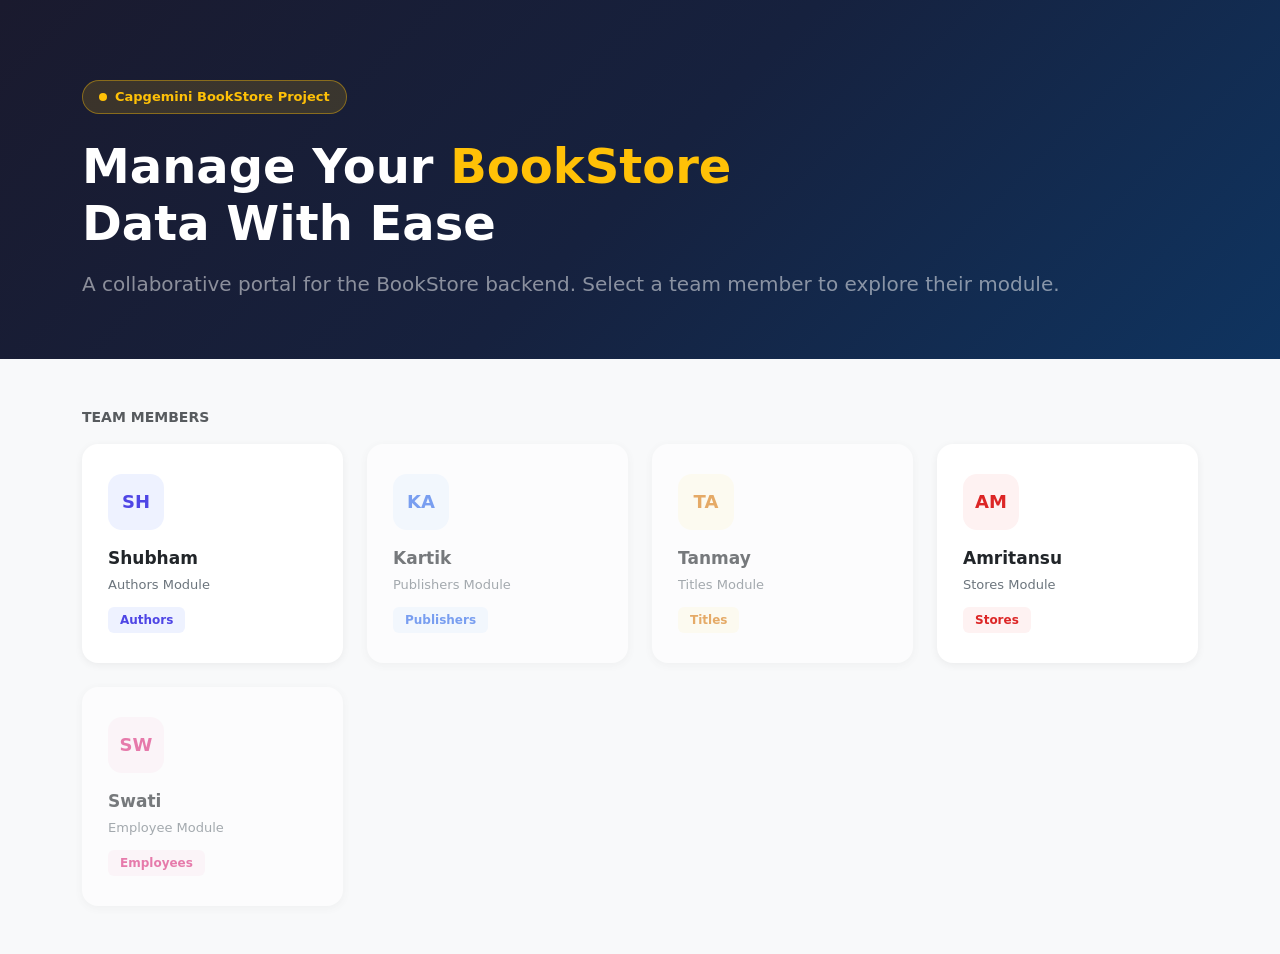
==== bookstore-frontend/src/main/resources/templates/index.html @ 29376026 "amritinitial frontend" ====
<!DOCTYPE html>
<html xmlns:th="http://www.thymeleaf.org" lang="en">
<head>
    <meta charset="UTF-8"/>
    <meta name="viewport" content="width=device-width, initial-scale=1.0"/>
    <title th:text="${pageTitle}">BookStore Portal</title>
    <link rel="stylesheet" href="https://cdn.jsdelivr.net/npm/bootstrap@5.3.3/dist/css/bootstrap.min.css"/>
    <link rel="stylesheet" href="https://cdn.jsdelivr.net/npm/bootstrap-icons@1.11.3/font/bootstrap-icons.min.css"/>
    <style>
        body { background: #f8f9fa; }
        .hero-section {
            background: linear-gradient(135deg, #1a1a2e 0%, #16213e 50%, #0f3460 100%);
            color: white;
            padding: 80px 0 60px;
            margin-bottom: 48px;
        }
        .hero-badge {
            display: inline-flex;
            align-items: center;
            gap: 8px;
            background: rgba(255,193,7,0.15);
            border: 1px solid rgba(255,193,7,0.4);
            color: #ffc107;
            padding: 6px 16px;
            border-radius: 50px;
            font-size: 13px;
            font-weight: 600;
            margin-bottom: 24px;
        }
        .hero-dot { width: 8px; height: 8px; background: #ffc107; border-radius: 50%; animation: pulse 2s infinite; }
        @keyframes pulse { 0%,100%{opacity:1} 50%{opacity:.4} }
        .member-card {
            background: white;
            border-radius: 16px;
            padding: 28px 24px;
            text-decoration: none;
            color: inherit;
            transition: all 0.25s;
            border: 2px solid transparent;
            box-shadow: 0 2px 8px rgba(0,0,0,0.06);
            display: block;
        }
        .member-card:hover { transform: translateY(-4px); box-shadow: 0 12px 32px rgba(0,0,0,0.12); border-color: var(--card-color); color: inherit; }
        .member-card.disabled { cursor: default; opacity: 0.6; pointer-events: none; }
        .avatar {
            width: 56px; height: 56px; border-radius: 14px;
            display: flex; align-items: center; justify-content: center;
            font-size: 18px; font-weight: 700; margin-bottom: 16px;
        }
        .member-name { font-weight: 700; font-size: 17px; margin-bottom: 4px; }
        .member-module { color: #6c757d; font-size: 13px; margin-bottom: 12px; }
        .module-badge { display: inline-block; padding: 4px 12px; border-radius: 6px; font-size: 12px; font-weight: 600; }
    </style>
</head>
<body>

<div th:replace="~{fragments/navbar :: navbar}" th:with="activePage='home'"></div>

<div class="hero-section">
    <div class="container">
        <div class="hero-badge">
            <div class="hero-dot"></div>
            Capgemini BookStore Project
        </div>
        <h1 class="display-5 fw-bold mb-3">
            Manage Your <span class="text-warning">BookStore</span><br/>Data With Ease
        </h1>
        <p class="lead text-white-50 mb-0">
            A collaborative portal for the BookStore backend. Select a team member to explore their module.
        </p>
    </div>
</div>

<div class="container pb-5">
    <p class="text-muted text-uppercase fw-semibold small mb-3 ls-wide">Team Members</p>
    <div class="row g-4">
        <div class="col-md-4 col-lg-3">
            <a th:href="@{/authors}" class="member-card" style="--card-color:#4F46E5">
                <div class="avatar" style="background:#EEF2FF;color:#4F46E5">SH</div>
                <div class="member-name">Shubham</div>
                <div class="member-module">Authors Module</div>
                <div class="module-badge" style="background:#EEF2FF;color:#4F46E5">Authors</div>
            </a>
        </div>
        <div class="col-md-4 col-lg-3">
            <div class="member-card disabled" style="--card-color:#2563EB">
                <div class="avatar" style="background:#EFF6FF;color:#2563EB">KA</div>
                <div class="member-name">Kartik</div>
                <div class="member-module">Publishers Module</div>
                <div class="module-badge" style="background:#EFF6FF;color:#2563EB">Publishers</div>
            </div>
        </div>
        <div class="col-md-4 col-lg-3">
            <div class="member-card disabled" style="--card-color:#D97706">
                <div class="avatar" style="background:#FFFBEB;color:#D97706">TA</div>
                <div class="member-name">Tanmay</div>
                <div class="member-module">Titles Module</div>
                <div class="module-badge" style="background:#FFFBEB;color:#D97706">Titles</div>
            </div>
        </div>
        <!-- Amritansu: was disabled div, now an active <a> linked to /stores -->
        <div class="col-md-4 col-lg-3">
            <a th:href="@{/stores}" class="member-card" style="--card-color:#DC2626">
                <div class="avatar" style="background:#FEF2F2;color:#DC2626">AM</div>
                <div class="member-name">Amritansu</div>
                <div class="member-module">Stores Module</div>
                <div class="module-badge" style="background:#FEF2F2;color:#DC2626">Stores</div>
            </a>
        </div>
        <div class="col-md-4 col-lg-3">
            <div class="member-card disabled" style="--card-color:#DB2777">
                <div class="avatar" style="background:#FDF2F8;color:#DB2777">SW</div>
                <div class="member-name">Swati</div>
                <div class="member-module">Employee Module</div>
                <div class="module-badge" style="background:#FDF2F8;color:#DB2777">Employees</div>
            </div>
        </div>
    </div>
</div>

<div th:replace="~{fragments/footer :: footer}"></div>
<script src="https://cdn.jsdelivr.net/npm/bootstrap@5.3.3/dist/js/bootstrap.bundle.min.js"></script>
</body>
</html>
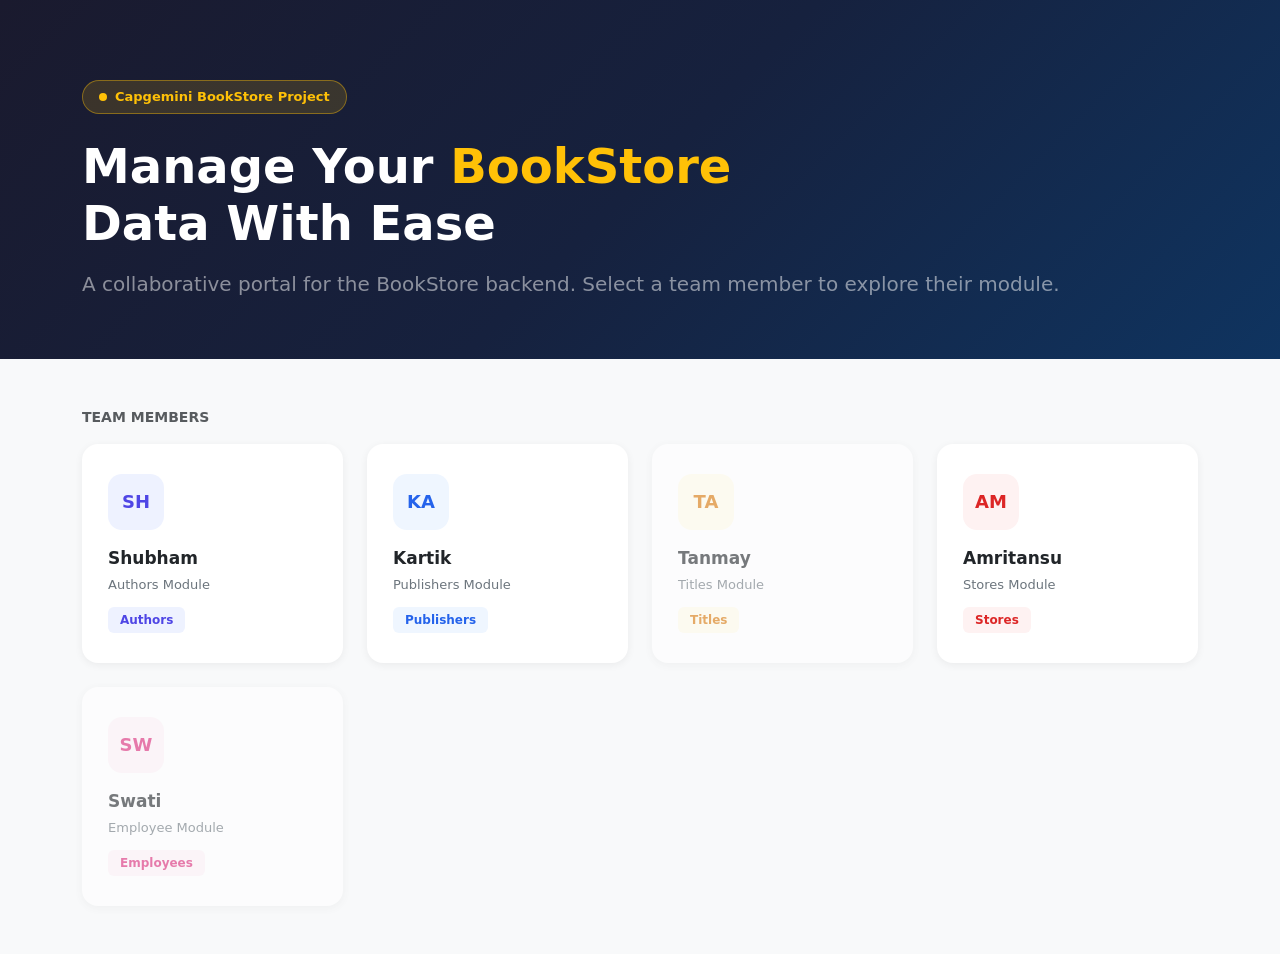
==== commit c1f9fe0c: "Merge remote-tracking branch 'upstream/dev' into amritDev  Conflicts: 	bookstore-frontend/src/main/r" ====
--- a/bookstore-frontend/src/main/resources/templates/index.html
+++ b/bookstore-frontend/src/main/resources/templates/index.html
@@ -1,25 +1,30 @@
 <!DOCTYPE html>
 <html xmlns:th="http://www.thymeleaf.org" lang="en">
+
 <head>
-    <meta charset="UTF-8"/>
-    <meta name="viewport" content="width=device-width, initial-scale=1.0"/>
+    <meta charset="UTF-8" />
+    <meta name="viewport" content="width=device-width, initial-scale=1.0" />
     <title th:text="${pageTitle}">BookStore Portal</title>
-    <link rel="stylesheet" href="https://cdn.jsdelivr.net/npm/bootstrap@5.3.3/dist/css/bootstrap.min.css"/>
-    <link rel="stylesheet" href="https://cdn.jsdelivr.net/npm/bootstrap-icons@1.11.3/font/bootstrap-icons.min.css"/>
+    <link rel="stylesheet" href="https://cdn.jsdelivr.net/npm/bootstrap@5.3.3/dist/css/bootstrap.min.css" />
+    <link rel="stylesheet" href="https://cdn.jsdelivr.net/npm/bootstrap-icons@1.11.3/font/bootstrap-icons.min.css" />
     <style>
-        body { background: #f8f9fa; }
+        body {
+            background: #f8f9fa;
+        }
+
         .hero-section {
             background: linear-gradient(135deg, #1a1a2e 0%, #16213e 50%, #0f3460 100%);
             color: white;
             padding: 80px 0 60px;
             margin-bottom: 48px;
         }
+
         .hero-badge {
             display: inline-flex;
             align-items: center;
             gap: 8px;
-            background: rgba(255,193,7,0.15);
-            border: 1px solid rgba(255,193,7,0.4);
+            background: rgba(255, 193, 7, 0.15);
+            border: 1px solid rgba(255, 193, 7, 0.4);
             color: #ffc107;
             padding: 6px 16px;
             border-radius: 50px;
@@ -27,8 +32,27 @@
             font-weight: 600;
             margin-bottom: 24px;
         }
-        .hero-dot { width: 8px; height: 8px; background: #ffc107; border-radius: 50%; animation: pulse 2s infinite; }
-        @keyframes pulse { 0%,100%{opacity:1} 50%{opacity:.4} }
+
+        .hero-dot {
+            width: 8px;
+            height: 8px;
+            background: #ffc107;
+            border-radius: 50%;
+            animation: pulse 2s infinite;
+        }
+
+        @keyframes pulse {
+
+            0%,
+            100% {
+                opacity: 1
+            }
+
+            50% {
+                opacity: .4
+            }
+        }
+
         .member-card {
             background: white;
             border-radius: 16px;
@@ -37,69 +61,110 @@
             color: inherit;
             transition: all 0.25s;
             border: 2px solid transparent;
-            box-shadow: 0 2px 8px rgba(0,0,0,0.06);
+            box-shadow: 0 2px 8px rgba(0, 0, 0, 0.06);
             display: block;
         }
-        .member-card:hover { transform: translateY(-4px); box-shadow: 0 12px 32px rgba(0,0,0,0.12); border-color: var(--card-color); color: inherit; }
-        .member-card.disabled { cursor: default; opacity: 0.6; pointer-events: none; }
+
+        .member-card:hover {
+            transform: translateY(-4px);
+            box-shadow: 0 12px 32px rgba(0, 0, 0, 0.12);
+            border-color: var(--card-color);
+            color: inherit;
+        }
+
+        .member-card.disabled {
+            cursor: default;
+            opacity: 0.6;
+            pointer-events: none;
+        }
+
         .avatar {
-            width: 56px; height: 56px; border-radius: 14px;
-            display: flex; align-items: center; justify-content: center;
-            font-size: 18px; font-weight: 700; margin-bottom: 16px;
+            width: 56px;
+            height: 56px;
+            border-radius: 14px;
+            display: flex;
+            align-items: center;
+            justify-content: center;
+            font-size: 18px;
+            font-weight: 700;
+            margin-bottom: 16px;
         }
-        .member-name { font-weight: 700; font-size: 17px; margin-bottom: 4px; }
-        .member-module { color: #6c757d; font-size: 13px; margin-bottom: 12px; }
-        .module-badge { display: inline-block; padding: 4px 12px; border-radius: 6px; font-size: 12px; font-weight: 600; }
+
+        .member-name {
+            font-weight: 700;
+            font-size: 17px;
+            margin-bottom: 4px;
+        }
+
+        .member-module {
+            color: #6c757d;
+            font-size: 13px;
+            margin-bottom: 12px;
+        }
+
+        .module-badge {
+            display: inline-block;
+            padding: 4px 12px;
+            border-radius: 6px;
+            font-size: 12px;
+            font-weight: 600;
+        }
     </style>
 </head>
+
 <body>
 
-<div th:replace="~{fragments/navbar :: navbar}" th:with="activePage='home'"></div>
+    <div th:replace="~{fragments/navbar :: navbar}" th:with="activePage='home'"></div>
 
-<div class="hero-section">
-    <div class="container">
-        <div class="hero-badge">
-            <div class="hero-dot"></div>
-            Capgemini BookStore Project
+    <div class="hero-section">
+        <div class="container">
+            <div class="hero-badge">
+                <div class="hero-dot"></div>
+                Capgemini BookStore Project
+            </div>
+            <h1 class="display-5 fw-bold mb-3">
+                Manage Your <span class="text-warning">BookStore</span><br />Data With Ease
+            </h1>
+            <p class="lead text-white-50 mb-0">
+                A collaborative portal for the BookStore backend. Select a team member to explore their module.
+            </p>
         </div>
-        <h1 class="display-5 fw-bold mb-3">
-            Manage Your <span class="text-warning">BookStore</span><br/>Data With Ease
-        </h1>
-        <p class="lead text-white-50 mb-0">
-            A collaborative portal for the BookStore backend. Select a team member to explore their module.
-        </p>
     </div>
-</div>
 
-<div class="container pb-5">
-    <p class="text-muted text-uppercase fw-semibold small mb-3 ls-wide">Team Members</p>
-    <div class="row g-4">
-        <div class="col-md-4 col-lg-3">
-            <a th:href="@{/authors}" class="member-card" style="--card-color:#4F46E5">
-                <div class="avatar" style="background:#EEF2FF;color:#4F46E5">SH</div>
-                <div class="member-name">Shubham</div>
-                <div class="member-module">Authors Module</div>
-                <div class="module-badge" style="background:#EEF2FF;color:#4F46E5">Authors</div>
-            </a>
-        </div>
-        <div class="col-md-4 col-lg-3">
-            <div class="member-card disabled" style="--card-color:#2563EB">
+    <div class="container pb-5">
+        <p class="text-muted text-uppercase fw-semibold small mb-3 ls-wide">Team Members</p>
+        <div class="row g-4">
+            <div class="col-md-4 col-lg-3">
+                <a th:href="@{/authors}" class="member-card" style="--card-color:#4F46E5">
+                    <div class="avatar" style="background:#EEF2FF;color:#4F46E5">SH</div>
+                    <div class="member-name">Shubham</div>
+                    <div class="member-module">Authors Module</div>
+                    <div class="module-badge" style="background:#EEF2FF;color:#4F46E5">Authors</div>
+                </a>
+            </div>
+            <div class="col-md-4 col-lg-3">
+                <!-- <div class="member-card disabled" style="--card-color:#2563EB">
                 <div class="avatar" style="background:#EFF6FF;color:#2563EB">KA</div>
                 <div class="member-name">Kartik</div>
                 <div class="member-module">Publishers Module</div>
                 <div class="module-badge" style="background:#EFF6FF;color:#2563EB">Publishers</div>
+            </div> -->
+                <a th:href="@{/publishers}" class="member-card" style="--card-color:#2563EB">
+                    <div class="avatar" style="background:#EFF6FF;color:#2563EB">KA</div>
+                    <div class="member-name">Kartik</div>
+                    <div class="member-module">Publishers Module</div>
+                    <div class="module-badge" style="background:#EFF6FF;color:#2563EB">Publishers</div>
+                </a>
             </div>
-        </div>
-        <div class="col-md-4 col-lg-3">
-            <div class="member-card disabled" style="--card-color:#D97706">
-                <div class="avatar" style="background:#FFFBEB;color:#D97706">TA</div>
-                <div class="member-name">Tanmay</div>
-                <div class="member-module">Titles Module</div>
-                <div class="module-badge" style="background:#FFFBEB;color:#D97706">Titles</div>
+            <div class="col-md-4 col-lg-3">
+                <div class="member-card disabled" style="--card-color:#D97706">
+                    <div class="avatar" style="background:#FFFBEB;color:#D97706">TA</div>
+                    <div class="member-name">Tanmay</div>
+                    <div class="member-module">Titles Module</div>
+                    <div class="module-badge" style="background:#FFFBEB;color:#D97706">Titles</div>
+                </div>
             </div>
-        </div>
-        <!-- Amritansu: was disabled div, now an active <a> linked to /stores -->
-        <div class="col-md-4 col-lg-3">
+            <div class="col-md-4 col-lg-3">
             <a th:href="@{/stores}" class="member-card" style="--card-color:#DC2626">
                 <div class="avatar" style="background:#FEF2F2;color:#DC2626">AM</div>
                 <div class="member-name">Amritansu</div>
@@ -115,10 +180,11 @@
                 <div class="module-badge" style="background:#FDF2F8;color:#DB2777">Employees</div>
             </div>
         </div>
+        
+        </div>
     </div>
-</div>
 
-<div th:replace="~{fragments/footer :: footer}"></div>
-<script src="https://cdn.jsdelivr.net/npm/bootstrap@5.3.3/dist/js/bootstrap.bundle.min.js"></script>
+    <div th:replace="~{fragments/footer :: footer}"></div>
+    <script src="https://cdn.jsdelivr.net/npm/bootstrap@5.3.3/dist/js/bootstrap.bundle.min.js"></script>
 </body>
 </html>
